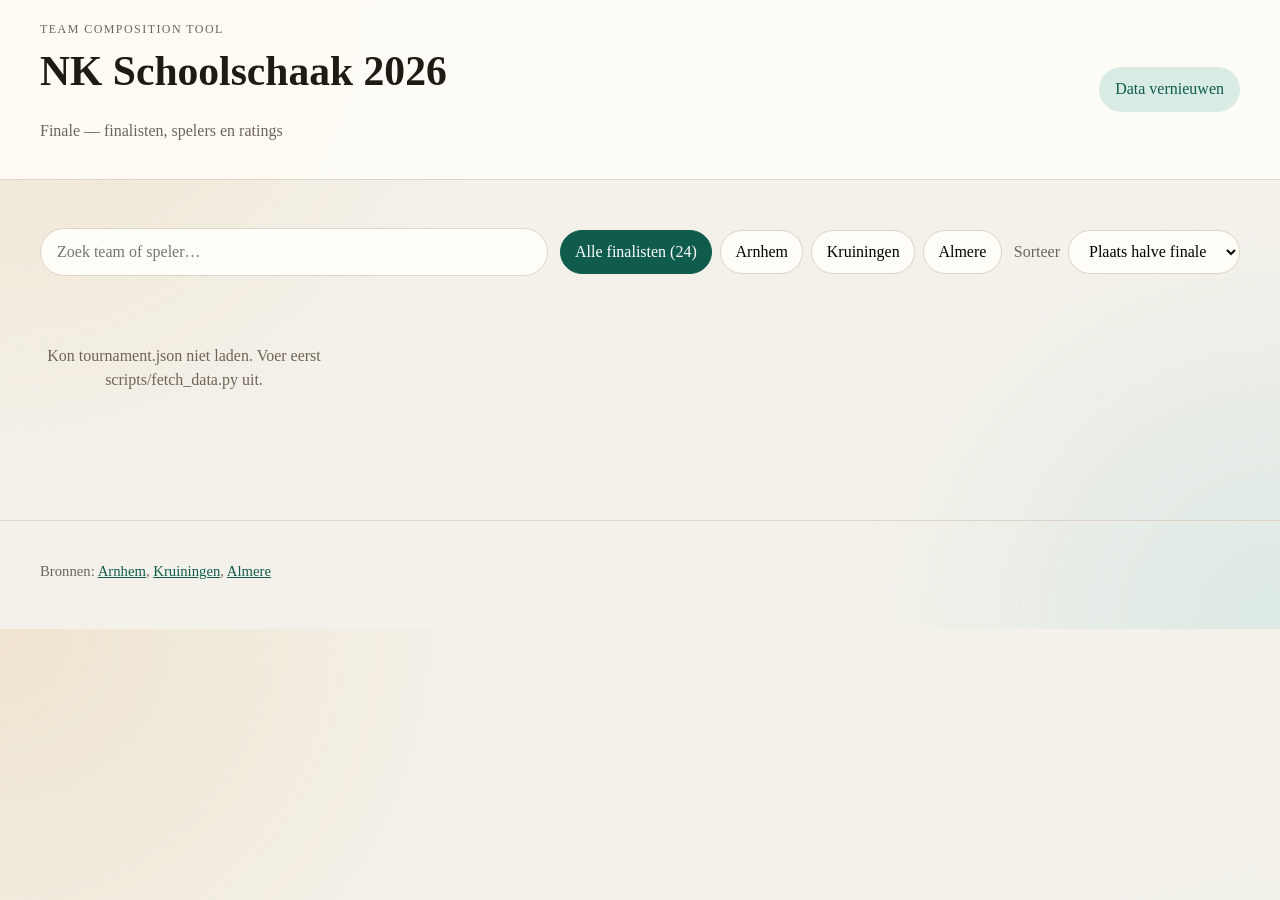
==== nk-schoolschaken-2026/index.html @ 030c3118 "wip" ====
<!DOCTYPE html>
<html lang="nl">
<head>
  <meta charset="UTF-8">
  <meta name="viewport" content="width=device-width, initial-scale=1.0">
  <title>NK Schoolschaak 2026 — Finale</title>
  <link rel="stylesheet" href="web/styles.css">
</head>
<body>
  <header class="site-header">
    <div class="container header-inner">
      <div>
        <p class="eyebrow">Team composition tool</p>
        <h1>NK Schoolschaak 2026</h1>
        <p class="subtitle">Finale — finalisten, spelers en ratings</p>
      </div>
      <div class="header-actions">
        <button id="refreshBtn" class="btn btn-secondary" type="button">Data vernieuwen</button>
      </div>
    </div>
  </header>

  <main class="container">
    <section id="summary" class="summary-grid" aria-label="Overzicht"></section>

    <section class="controls">
      <label class="search-field">
        <span class="sr-only">Zoeken</span>
        <input id="searchInput" type="search" placeholder="Zoek team of speler…" autocomplete="off">
      </label>
      <div class="filter-group" role="group" aria-label="Filters">
        <button class="chip chip-active" data-filter="all" type="button">Alle finalisten (24)</button>
        <button class="chip" data-filter="arnhem" type="button">Arnhem</button>
        <button class="chip" data-filter="kruiningen" type="button">Kruiningen</button>
        <button class="chip" data-filter="almere" type="button">Almere</button>
      </div>
      <label class="sort-field">
        Sorteer
        <select id="sortSelect">
          <option value="rank">Plaats halve finale</option>
          <option value="avg_best">Gem. rating</option>
          <option value="top_best">Hoogste rating</option>
          <option value="name">Naam</option>
        </select>
      </label>
    </section>

    <section id="teamGrid" class="team-grid" aria-live="polite"></section>
    <p id="emptyState" class="empty-state hidden">Geen teams gevonden voor deze zoekopdracht.</p>
  </main>

  <dialog id="teamModal" class="modal">
    <div class="modal-content">
      <button class="modal-close" type="button" aria-label="Sluiten">&times;</button>
      <div id="modalBody"></div>
    </div>
  </dialog>

  <footer class="site-footer">
    <div class="container">
      <p>
        Bronnen:
        <a href="https://knsb.netstand.nl/divisions/view/647" target="_blank" rel="noopener">Arnhem</a>,
        <a href="https://knsb.netstand.nl/divisions/view/645" target="_blank" rel="noopener">Kruiningen</a>,
        <a href="https://uitslagen.schakenalmere.nl/schoolschaak-halve-finale-nk-2026/Grp1-Layout1.html" target="_blank" rel="noopener">Almere</a>
      </p>
      <p id="fetchedAt" class="muted"></p>
    </div>
  </footer>

  <script src="web/app.js"></script>
</body>
</html>
---- nk-schoolschaken-2026/web/styles.css ----
:root {
  --bg: #f4f1ea;
  --surface: #fffdf8;
  --ink: #1f1a14;
  --muted: #6d6458;
  --accent: #0f5c4c;
  --accent-soft: #d8ebe4;
  --gold: #b8860b;
  --gold-soft: #f6ecd0;
  --border: #ddd4c6;
  --shadow: 0 12px 30px rgba(31, 26, 20, 0.08);
  --radius: 16px;
}

* {
  box-sizing: border-box;
}

body {
  margin: 0;
  font-family: "Iowan Old Style", "Palatino Linotype", "Book Antiqua", Georgia, serif;
  color: var(--ink);
  background:
    radial-gradient(circle at top left, #efe4cf 0, transparent 35%),
    radial-gradient(circle at bottom right, #dce9e4 0, transparent 30%),
    var(--bg);
  line-height: 1.5;
}

a {
  color: var(--accent);
}

.container {
  width: min(1200px, calc(100% - 2rem));
  margin: 0 auto;
}

.site-header {
  border-bottom: 1px solid var(--border);
  background: rgba(255, 253, 248, 0.9);
  backdrop-filter: blur(8px);
  position: sticky;
  top: 0;
  z-index: 10;
}

.header-inner {
  display: flex;
  justify-content: space-between;
  align-items: center;
  gap: 1rem;
  padding: 1.25rem 0;
}

.eyebrow {
  margin: 0;
  text-transform: uppercase;
  letter-spacing: 0.12em;
  font-size: 0.75rem;
  color: var(--muted);
}

h1 {
  margin: 0.15rem 0;
  font-size: clamp(1.8rem, 4vw, 2.6rem);
}

.subtitle,
.muted {
  color: var(--muted);
}

.btn {
  border: 0;
  border-radius: 999px;
  padding: 0.65rem 1rem;
  font: inherit;
  cursor: pointer;
}

.btn-secondary {
  background: var(--accent-soft);
  color: var(--accent);
}

.summary-grid {
  display: grid;
  grid-template-columns: repeat(auto-fit, minmax(180px, 1fr));
  gap: 1rem;
  margin: 1.5rem 0;
}

.stat-card {
  background: var(--surface);
  border: 1px solid var(--border);
  border-radius: var(--radius);
  padding: 1rem 1.1rem;
  box-shadow: var(--shadow);
}

.stat-card strong {
  display: block;
  font-size: 1.8rem;
  line-height: 1.1;
}

.controls {
  display: flex;
  flex-wrap: wrap;
  gap: 0.75rem;
  align-items: center;
  margin-bottom: 1.25rem;
}

.search-field {
  flex: 1 1 240px;
}

.search-field input,
.sort-field select {
  width: 100%;
  border: 1px solid var(--border);
  border-radius: 999px;
  padding: 0.7rem 1rem;
  font: inherit;
  background: var(--surface);
}

.filter-group {
  display: flex;
  flex-wrap: wrap;
  gap: 0.5rem;
}

.chip {
  border: 1px solid var(--border);
  background: var(--surface);
  border-radius: 999px;
  padding: 0.55rem 0.9rem;
  font: inherit;
  cursor: pointer;
}

.chip-active {
  background: var(--accent);
  border-color: var(--accent);
  color: white;
}

.sort-field {
  display: flex;
  align-items: center;
  gap: 0.5rem;
  color: var(--muted);
}

.team-grid {
  display: grid;
  grid-template-columns: repeat(auto-fill, minmax(280px, 1fr));
  gap: 1rem;
  padding-bottom: 3rem;
}

.team-card {
  background: var(--surface);
  border: 1px solid var(--border);
  border-radius: var(--radius);
  padding: 1rem;
  box-shadow: var(--shadow);
  cursor: pointer;
  transition: transform 0.15s ease, box-shadow 0.15s ease;
}

.team-card:hover {
  transform: translateY(-2px);
  box-shadow: 0 16px 34px rgba(31, 26, 20, 0.12);
}

.team-card.finalist {
  border-color: #d8b24d;
  background: linear-gradient(180deg, var(--gold-soft), var(--surface) 45%);
}

.team-card-header {
  display: flex;
  justify-content: space-between;
  gap: 0.75rem;
  align-items: start;
}

.team-rank {
  font-size: 2rem;
  line-height: 1;
  color: var(--muted);
}

.team-name {
  margin: 0;
  font-size: 1.15rem;
}

.badges {
  display: flex;
  flex-wrap: wrap;
  gap: 0.35rem;
  margin-top: 0.5rem;
}

.badge {
  display: inline-block;
  font-size: 0.75rem;
  padding: 0.2rem 0.55rem;
  border-radius: 999px;
  background: #ece7de;
  color: var(--muted);
}

.badge-finalist {
  background: var(--gold-soft);
  color: #7a5a00;
}

.team-metrics {
  display: grid;
  grid-template-columns: repeat(3, 1fr);
  gap: 0.5rem;
  margin: 1rem 0;
}

.metric {
  background: #f7f3ec;
  border-radius: 12px;
  padding: 0.55rem;
  text-align: center;
}

.metric span {
  display: block;
  font-size: 0.75rem;
  color: var(--muted);
}

.metric strong {
  font-size: 1rem;
}

.player-preview {
  list-style: none;
  margin: 0;
  padding: 0;
}

.player-preview li {
  display: flex;
  justify-content: space-between;
  gap: 0.5rem;
  padding: 0.25rem 0;
  border-top: 1px solid #eee7db;
  font-size: 0.92rem;
}

.player-preview-link {
  flex: 1;
  min-width: 0;
  overflow: hidden;
  text-overflow: ellipsis;
  white-space: nowrap;
}

.player-preview .rating,
.rating-pair {
  color: var(--accent);
  font-variant-numeric: tabular-nums;
  white-space: nowrap;
}

.empty-state {
  text-align: center;
  color: var(--muted);
  padding: 2rem 0 4rem;
}

.hidden {
  display: none;
}

.modal {
  border: 0;
  padding: 0;
  width: min(960px, calc(100% - 2rem));
  background: transparent;
}

.modal::backdrop {
  background: rgba(20, 16, 12, 0.45);
}

.modal-content {
  background: var(--surface);
  border-radius: var(--radius);
  padding: 1.25rem;
  box-shadow: var(--shadow);
  max-height: 85vh;
  overflow: auto;
}

.modal-close {
  float: right;
  border: 0;
  background: transparent;
  font-size: 1.6rem;
  line-height: 1;
  cursor: pointer;
  color: var(--muted);
}

.modal h2 {
  margin-top: 0;
}

.players-table {
  width: 100%;
  border-collapse: collapse;
  font-size: 0.95rem;
}

.players-table th,
.players-table td {
  padding: 0.55rem 0.4rem;
  border-bottom: 1px solid #eee7db;
  text-align: left;
}

.players-table th {
  color: var(--muted);
  font-weight: 600;
}

.players-table td.num {
  text-align: right;
  font-variant-numeric: tabular-nums;
}

.link-button {
  border: 0;
  background: none;
  padding: 0;
  font: inherit;
  color: var(--accent);
  cursor: pointer;
  text-align: left;
}

.link-button:hover {
  text-decoration: underline;
}

.ratingviewer-link {
  margin-left: 0.35rem;
  text-decoration: none;
  font-size: 0.85rem;
}

.games-table {
  width: 100%;
  border-collapse: collapse;
  font-size: 0.92rem;
  margin-top: 0.75rem;
}

.games-table th,
.games-table td {
  padding: 0.45rem 0.35rem;
  border-bottom: 1px solid #eee7db;
  text-align: left;
}

.games-table th {
  color: var(--muted);
  font-weight: 600;
}

.games-table td.num {
  text-align: right;
  font-variant-numeric: tabular-nums;
}

.game-result {
  display: inline-flex;
  align-items: center;
  gap: 0.35rem;
  font-weight: 600;
}

.game-result::before {
  content: "●";
  font-size: 0.75rem;
}

.game-result-win {
  color: #1f7a3f;
}

.game-result-loss {
  color: #c0392b;
}

.game-result-draw {
  color: var(--muted);
  font-weight: 500;
}

.color-cell {
  text-align: center;
}

.color-box {
  display: inline-block;
  width: 1.1rem;
  height: 1.1rem;
  border-radius: 3px;
  border: 1px solid #8a8175;
  vertical-align: middle;
}

.color-box-white {
  background: #fff;
  box-shadow: inset 0 0 0 1px #e8e2d8;
}

.color-box-black {
  background: #1a1a1a;
  border-color: #1a1a1a;
}

.player-links {
  margin: 0.35rem 0 0;
}

.player-links a {
  font-weight: 600;
}

.games-empty,
.modal-hint {
  margin-top: 0.75rem;
}

.modal-section-title {
  margin: 1.25rem 0 0.5rem;
  font-size: 1rem;
}

.team-matches-table td.match-meta {
  vertical-align: top;
}

.site-footer {
  border-top: 1px solid var(--border);
  padding: 1.5rem 0 2rem;
  color: var(--muted);
  font-size: 0.92rem;
}

.sr-only {
  position: absolute;
  width: 1px;
  height: 1px;
  padding: 0;
  margin: -1px;
  overflow: hidden;
  clip: rect(0, 0, 0, 0);
  border: 0;
}

@media (max-width: 640px) {
  .header-inner {
    flex-direction: column;
    align-items: flex-start;
  }

  .team-metrics {
    grid-template-columns: 1fr 1fr;
  }
}
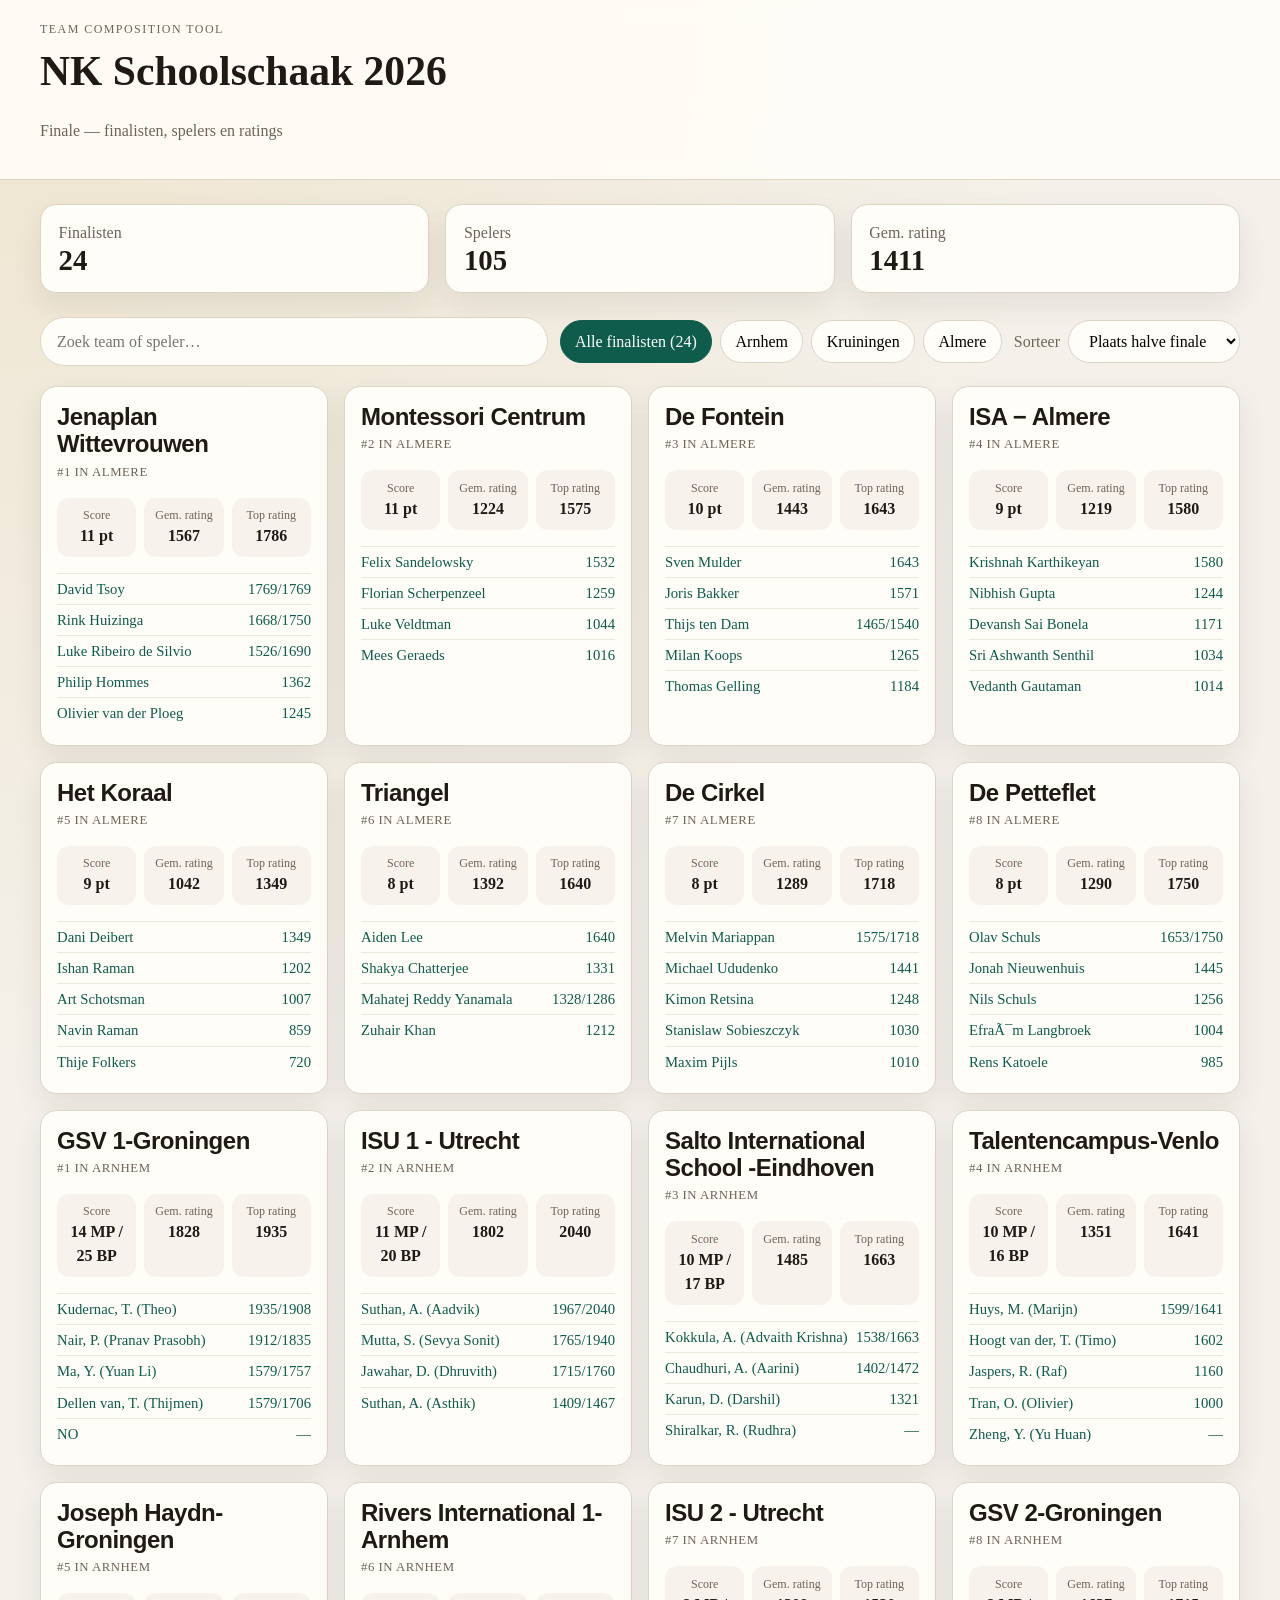
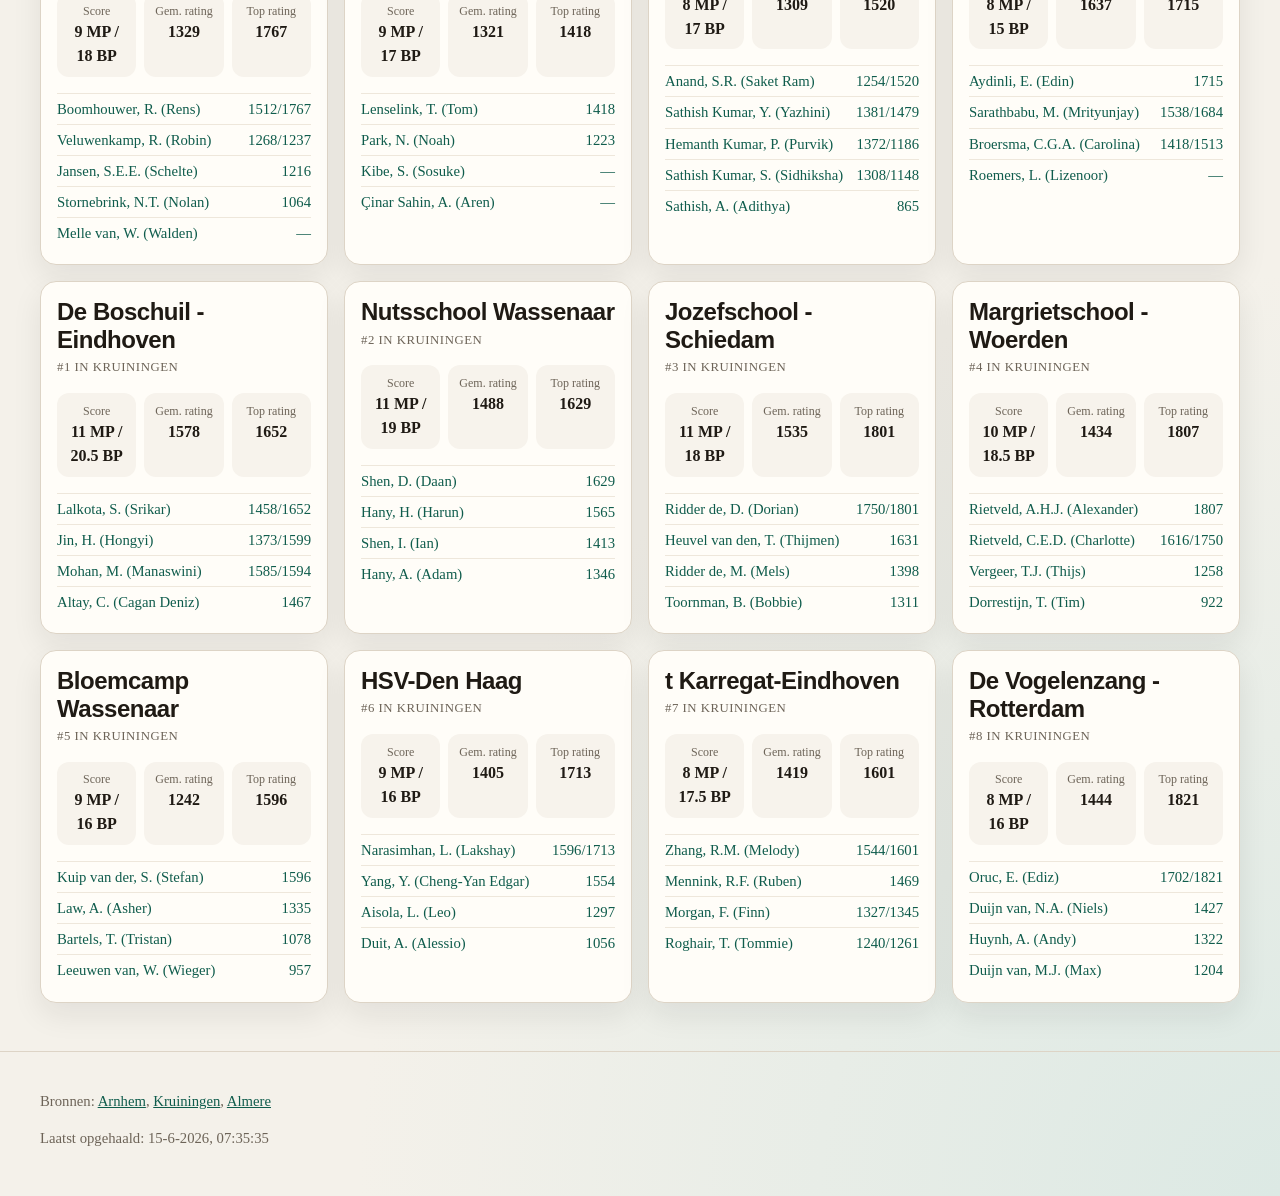
==== commit 08c72b00: "wip" ====
--- a/nk-schoolschaken-2026/index.html
+++ b/nk-schoolschaken-2026/index.html
@@ -4,7 +4,7 @@
   <meta charset="UTF-8">
   <meta name="viewport" content="width=device-width, initial-scale=1.0">
   <title>NK Schoolschaak 2026 — Finale</title>
-  <link rel="stylesheet" href="web/styles.css">
+  <link rel="stylesheet" href="web/styles.css?v=3">
 </head>
 <body>
   <header class="site-header">
@@ -13,9 +13,6 @@
         <p class="eyebrow">Team composition tool</p>
         <h1>NK Schoolschaak 2026</h1>
         <p class="subtitle">Finale — finalisten, spelers en ratings</p>
-      </div>
-      <div class="header-actions">
-        <button id="refreshBtn" class="btn btn-secondary" type="button">Data vernieuwen</button>
       </div>
     </div>
   </header>
@@ -68,6 +65,6 @@
     </div>
   </footer>
 
-  <script src="web/app.js"></script>
+  <script src="web/app.js?v=3"></script>
 </body>
 </html>
--- a/nk-schoolschaken-2026/web/styles.css
+++ b/nk-schoolschaken-2026/web/styles.css
@@ -10,6 +10,8 @@
   --border: #ddd4c6;
   --shadow: 0 12px 30px rgba(31, 26, 20, 0.08);
   --radius: 16px;
+  --font-serif: "Iowan Old Style", "Palatino Linotype", "Book Antiqua", Georgia, serif;
+  --font-sans: -apple-system, BlinkMacSystemFont, "Segoe UI", Helvetica, Arial, sans-serif;
 }
 
 * {
@@ -18,7 +20,7 @@
 
 body {
   margin: 0;
-  font-family: "Iowan Old Style", "Palatino Linotype", "Book Antiqua", Georgia, serif;
+  font-family: var(--font-serif);
   color: var(--ink);
   background:
     radial-gradient(circle at top left, #efe4cf 0, transparent 35%),
@@ -189,15 +191,26 @@
   align-items: start;
 }
 
-.team-rank {
-  font-size: 2rem;
-  line-height: 1;
-  color: var(--muted);
-}
-
+.team-card-header h2.team-name,
 .team-name {
   margin: 0;
-  font-size: 1.15rem;
+  font-family: var(--font-sans);
+  font-size: 1.5rem;
+  font-weight: 700;
+  line-height: 1.15;
+  letter-spacing: -0.02em;
+  color: var(--ink);
+}
+
+.team-rank {
+  margin: 0.35rem 0 0;
+  font-family: var(--font-serif);
+  font-size: 0.8rem;
+  font-weight: 400;
+  line-height: 1.4;
+  letter-spacing: 0.04em;
+  text-transform: uppercase;
+  color: var(--muted);
 }
 
 .badges {
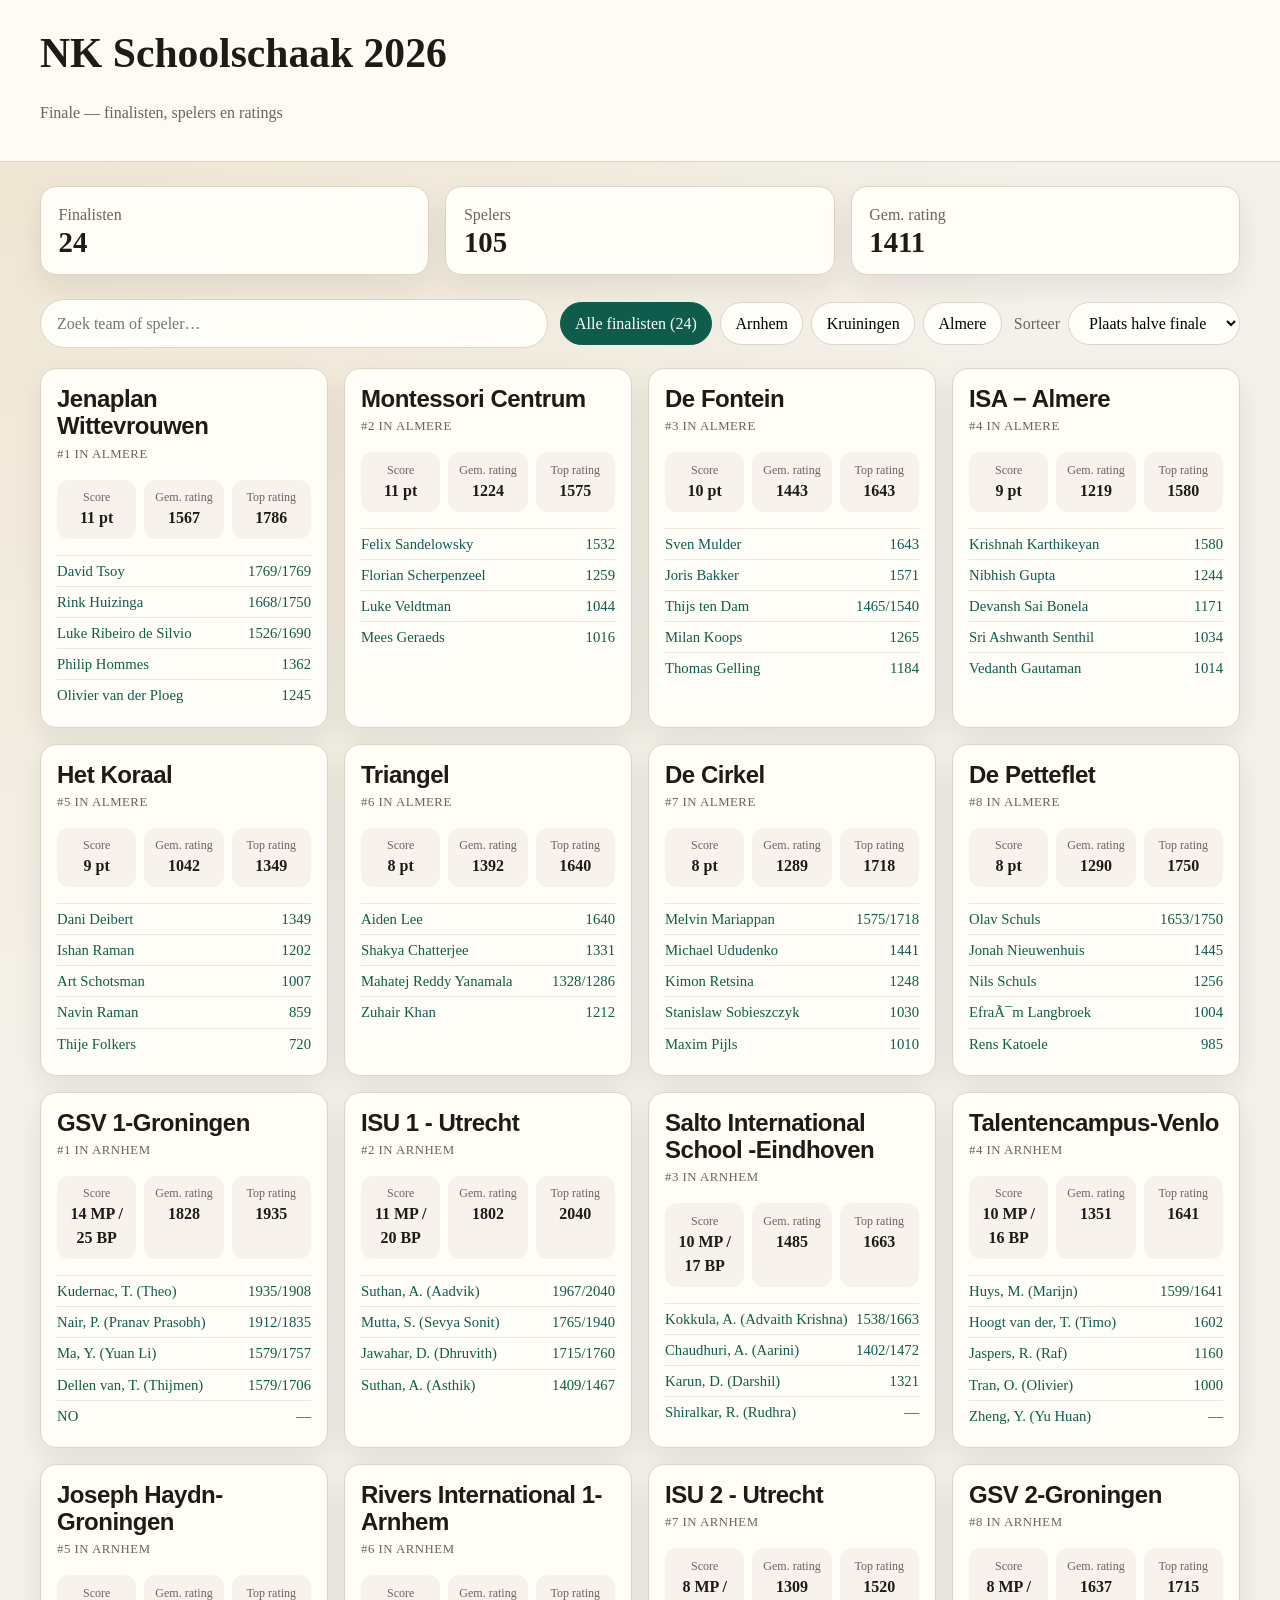
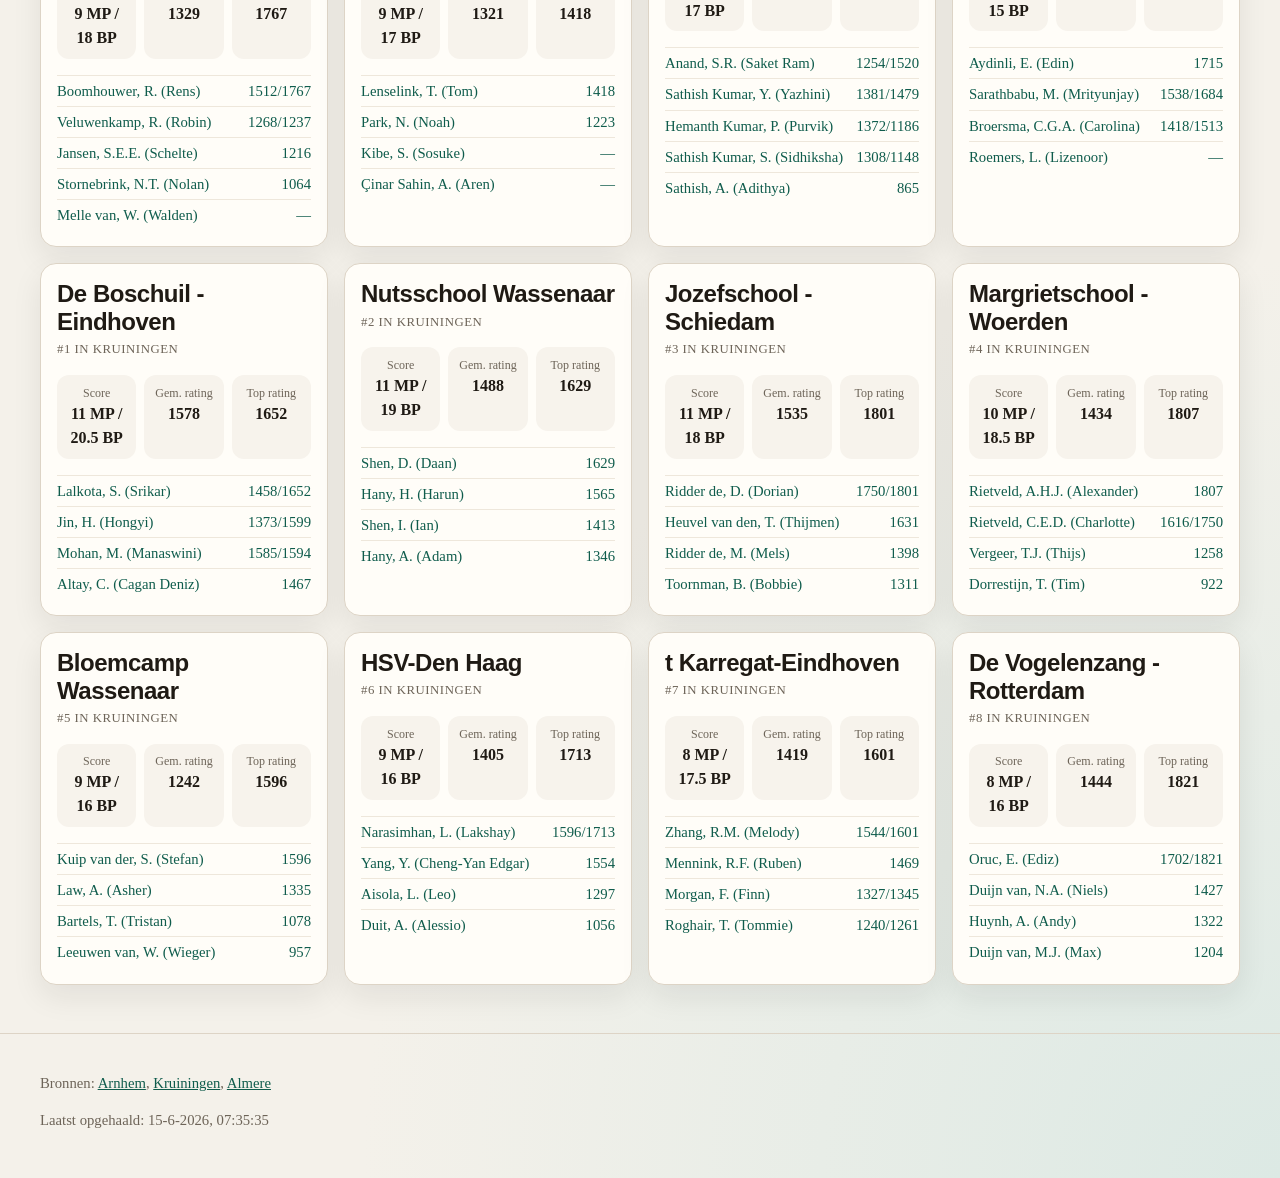
==== commit 619fc666: "wip" ====
--- a/nk-schoolschaken-2026/index.html
+++ b/nk-schoolschaken-2026/index.html
@@ -10,7 +10,6 @@
   <header class="site-header">
     <div class="container header-inner">
       <div>
-        <p class="eyebrow">Team composition tool</p>
         <h1>NK Schoolschaak 2026</h1>
         <p class="subtitle">Finale — finalisten, spelers en ratings</p>
       </div>
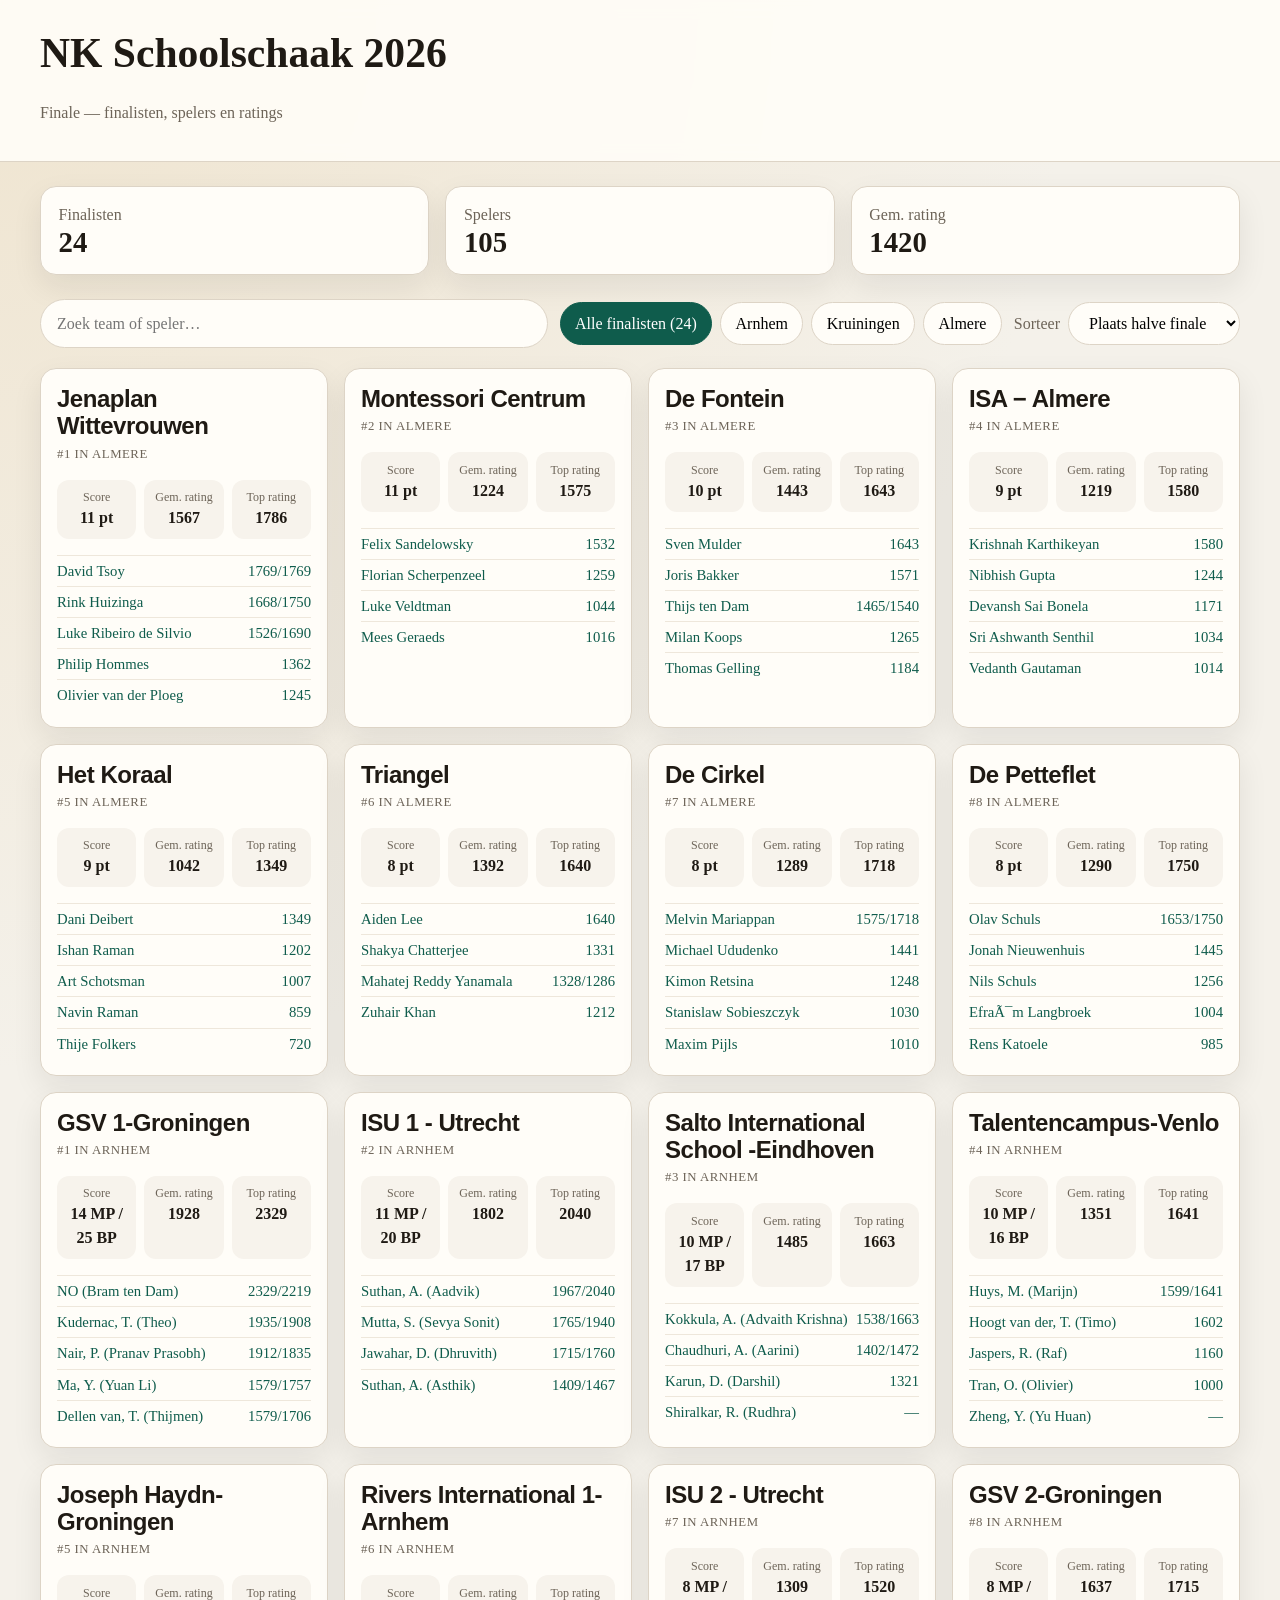
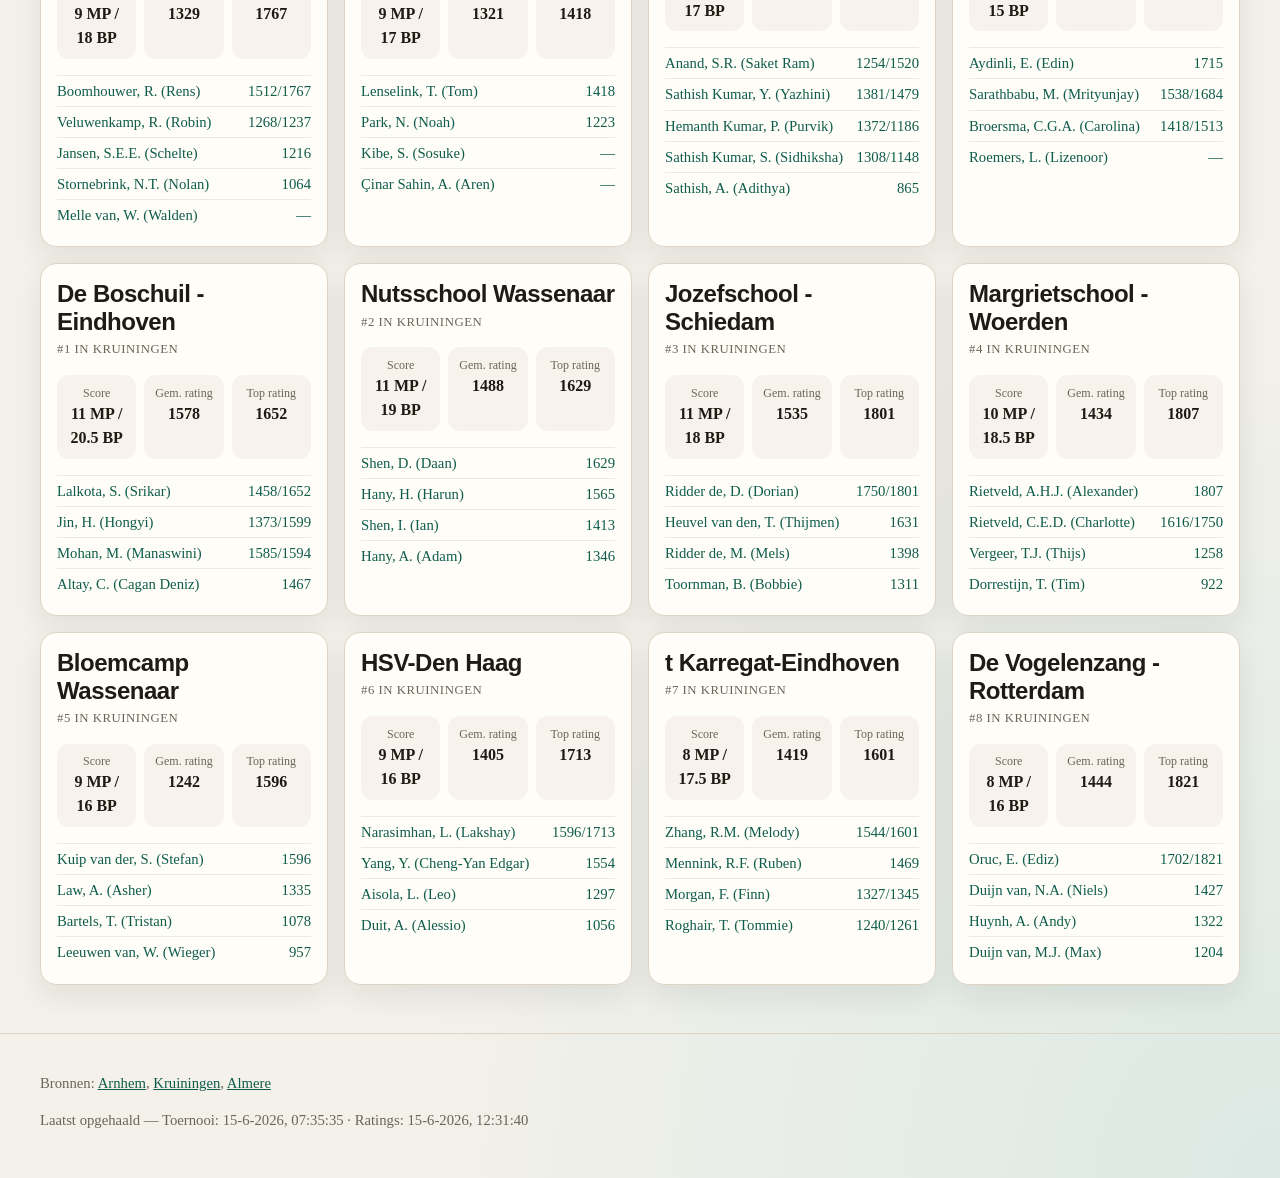
==== commit ce3bc506: "wip" ====
--- a/nk-schoolschaken-2026/index.html
+++ b/nk-schoolschaken-2026/index.html
@@ -64,6 +64,6 @@
     </div>
   </footer>
 
-  <script src="web/app.js?v=3"></script>
+  <script src="web/app.js?v=4"></script>
 </body>
 </html>
